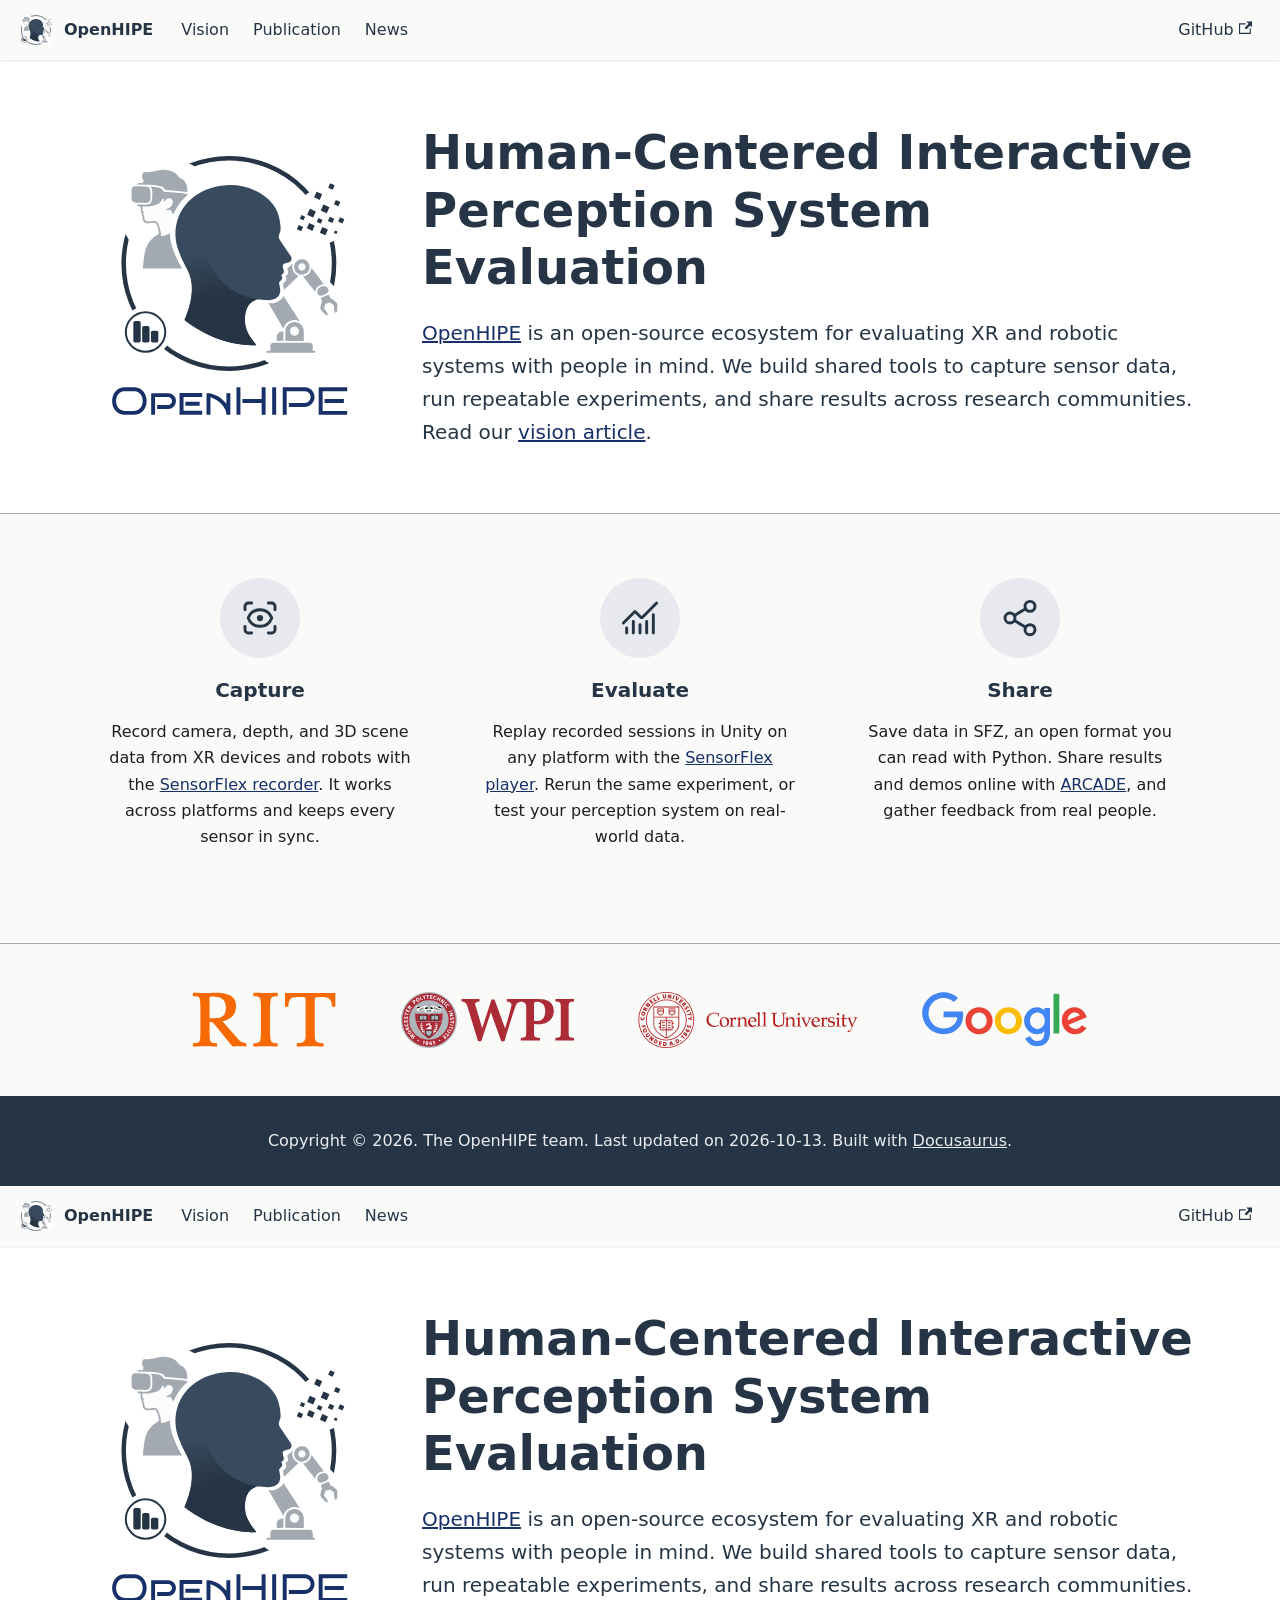
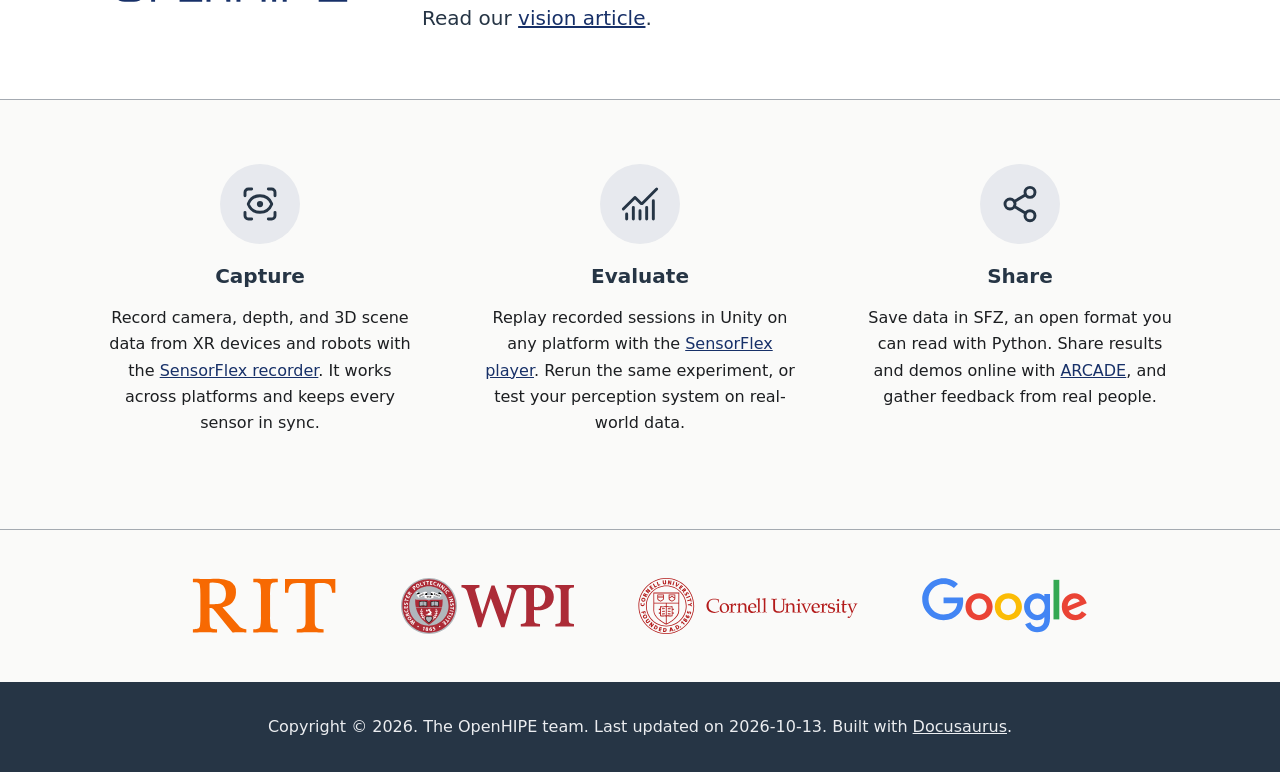
==== index.html @ 1dccac00 "Deploy website - based on 1ae9bcd990d9972a492447744b6ed4a80f2eb8eb" ====
<!doctype html><html lang=en dir=ltr class="plugin-pages plugin-id-default" data-has-hydrated=false><head><meta charset=UTF-8><meta name=generator content="Docusaurus v3.10.2"><title data-rh=true>Home | OpenHIPE</title><meta data-rh=true name=viewport content="width=device-width, initial-scale=1.0"/><meta data-rh=true name=twitter:card content=summary_large_image /><meta data-rh=true property=og:image content=https://openhipe.github.io/img/docusaurus-social-card.jpg /><meta data-rh=true name=twitter:image content=https://openhipe.github.io/img/docusaurus-social-card.jpg /><meta data-rh=true property=og:url content=https://openhipe.github.io/ /><meta data-rh=true property=og:locale content=en /><meta data-rh=true name=docusaurus_locale content=en /><meta data-rh=true name=docusaurus_tag content=default /><meta data-rh=true name=docsearch:language content=en /><meta data-rh=true name=docsearch:docusaurus_tag content=default /><meta data-rh=true property=og:title content="Home | OpenHIPE"/><meta data-rh=true name=description content="Human-Centered Interactive Perception System Evaluation"/><meta data-rh=true property=og:description content="Human-Centered Interactive Perception System Evaluation"/><link data-rh=true rel=canonical href=https://openhipe.github.io/ /><link data-rh=true rel=alternate href=https://openhipe.github.io/ hreflang=en /><link data-rh=true rel=alternate href=https://openhipe.github.io/ hreflang=x-default /><script data-rh=true>document.addEventListener("DOMContentLoaded",function(){void 0===window.docusaurus&&insertBanner()});function insertBanner(){var n=document.createElement("div");n.id="__docusaurus-base-url-issue-banner-container",n.innerHTML='\n<div id="__docusaurus-base-url-issue-banner" style="border: thick solid red; background-color: rgb(255, 230, 179); margin: 20px; padding: 20px; font-size: 20px;">\n   <p style="font-weight: bold; font-size: 30px;">Your Docusaurus site did not load properly.</p>\n   <p>A very common reason is a wrong site <a href="https://docusaurus.io/docs/docusaurus.config.js/#baseUrl" style="font-weight: bold;">baseUrl configuration</a>.</p>\n   <p>Current configured baseUrl = <span style="font-weight: bold; color: red;">/</span>  (default value)</p>\n   <p>We suggest trying baseUrl = <span id="__docusaurus-base-url-issue-banner-suggestion-container" style="font-weight: bold; color: green;"></span></p>\n</div>\n',document.body.prepend(n);var e=document.getElementById("__docusaurus-base-url-issue-banner-suggestion-container"),s=window.location.pathname;e.textContent="/"===s.substr(-1)?s:s+"/"}</script><link rel=icon href=/img/favicon.ico sizes=32x32><link rel=icon href=/img/icon_wo_text.svg type=image/svg+xml><link rel=apple-touch-icon href=/img/apple-touch-icon.png><link rel=stylesheet href=/assets/css/styles.b4f027ad.css /><script src=/assets/js/runtime~main.be971818.js defer></script><script src=/assets/js/main.1f45a3b9.js defer></script></head><body><svg style="display: none;"><defs>
<symbol id=theme-svg-external-link viewBox="0 0 24 24"><path fill=currentColor d="M21 13v10h-21v-19h12v2h-10v15h17v-8h2zm3-12h-10.988l4.035 4-6.977 7.07 2.828 2.828 6.977-7.07 4.125 4.172v-11z"/></symbol>
</defs></svg>
<script>!function(){var t;document.documentElement.setAttribute("data-theme",t||"light"),document.documentElement.setAttribute("data-theme-choice",t||"light")}(),function(){try{for(var[t,e]of new URLSearchParams(window.location.search).entries())if(t.startsWith("docusaurus-data-")){var a=t.replace("docusaurus-data-","data-");document.documentElement.setAttribute(a,e)}}catch(t){}}()</script><div id=__docusaurus><link rel=preload as=image href=/img/icon_wo_text.svg /><link rel=preload as=image href=/img/icon_w_text.svg /><link rel=preload as=image href=/img/collaborators/rit.svg /><link rel=preload as=image href=/img/collaborators/wpi.svg /><link rel=preload as=image href=/img/collaborators/cornell.svg /><link rel=preload as=image href=/img/collaborators/google.svg /><div role=region aria-label="Skip to main content"><a class=skipToContent_fXgn href=#__docusaurus_skipToContent_fallback>Skip to main content</a></div><nav aria-label=Main class="theme-layout-navbar navbar navbar--fixed-top"><div class=navbar__inner><div class="theme-layout-navbar-left navbar__items"><button aria-label="Toggle navigation bar" aria-expanded=false class="navbar__toggle clean-btn" type=button><svg width=30 height=30 viewBox="0 0 30 30" aria-hidden=true><path stroke=currentColor stroke-linecap=round stroke-miterlimit=10 stroke-width=2 d="M4 7h22M4 15h22M4 23h22"/></svg></button><a class=navbar__brand href=/><div class=navbar__logo><img src=/img/icon_wo_text.svg alt="OpenHIPE Logo" class="themedComponent_mlkZ themedComponent--light_NVdE"/><img src=/img/icon_wo_text.svg alt="OpenHIPE Logo" class="themedComponent_mlkZ themedComponent--dark_xIcU"/></div><b class="navbar__title text--truncate">OpenHIPE</b></a><a class="navbar__item navbar__link" href=/vision>Vision</a><a class="navbar__item navbar__link" href=/publication>Publication</a><a class="navbar__item navbar__link" href=/news>News</a></div><div class="theme-layout-navbar-right navbar__items navbar__items--right"><a href=https://github.com/OpenHIPE target=_blank rel="noopener noreferrer" class="navbar__item navbar__link">GitHub<svg width=13.5 height=13.5 aria-label="(opens in new tab)" class=iconExternalLink_nPIU><use href=#theme-svg-external-link /></svg></a><div class=navbarSearchContainer_Bca1></div></div></div><div role=presentation class=navbar-sidebar__backdrop></div></nav><div id=__docusaurus_skipToContent_fallback class="theme-layout-main main-wrapper mainWrapper_z2l0"><header class="hero heroBanner_qdFl"><div class="container heroInner_V4lS"><img class=heroLogo_U6bI alt="OpenHIPE logo" src=/img/icon_w_text.svg /><div><h1 class=heroTitle_qg2I>Human-Centered Interactive Perception System Evaluation</h1><p class=heroText_ryRM><a href=https://github.com/OpenHIPE target=_blank rel="noopener noreferrer">OpenHIPE</a> is an open-source ecosystem for evaluating XR and robotic systems with people in mind. We build shared tools to capture sensor data, run repeatable experiments, and share results across research communities. Read our <a href=/vision>vision article</a>.</div></div></header><main><section class=features_t9lD><div class=container><div class=row><div class="col col--4 feature_CLW0"><div class=iconBadge_keDb><svg xmlns=http://www.w3.org/2000/svg width=24 height=24 fill=none stroke=currentColor stroke-linecap=round stroke-linejoin=round stroke-width=2 class=icon_cRwW viewBox="0 0 24 24" aria-hidden=true><path d="M3 7V5a2 2 0 0 1 2-2h2M17 3h2a2 2 0 0 1 2 2v2M21 17v2a2 2 0 0 1-2 2h-2M7 21H5a2 2 0 0 1-2-2v-2"/><circle cx=12 cy=12 r=1 /><path d="M18.944 12.33a1 1 0 0 0 0-.66 7.5 7.5 0 0 0-13.888 0 1 1 0 0 0 0 .66 7.5 7.5 0 0 0 13.888 0"/></svg></div><div class="text--center padding-horiz--md"><h3>Capture</h3><p>Record camera, depth, and 3D scene data from XR devices and robots with the<!-- --> <a href=https://github.com/OpenHIPE/sensorflex-recorder-unity target=_blank rel="noopener noreferrer">SensorFlex recorder</a>. It works across platforms and keeps every sensor in sync.</div></div><div class="col col--4 feature_CLW0"><div class=iconBadge_keDb><svg xmlns=http://www.w3.org/2000/svg width=24 height=24 fill=none stroke=currentColor stroke-linecap=round stroke-linejoin=round stroke-width=2 class=icon_cRwW viewBox="0 0 24 24" aria-hidden=true><path d="M12 16v5M16 14v7M20 10v11M22 3l-8.646 8.646a.5.5 0 0 1-.708 0L9.354 8.354a.5.5 0 0 0-.707 0L2 15M4 18v3M8 14v7"/></svg></div><div class="text--center padding-horiz--md"><h3>Evaluate</h3><p>Replay recorded sessions in Unity on any platform with the<!-- --> <a href=https://github.com/OpenHIPE/sensorflex-player-unity target=_blank rel="noopener noreferrer">SensorFlex player</a>. Rerun the same experiment, or test your perception system on real-world data.</div></div><div class="col col--4 feature_CLW0"><div class=iconBadge_keDb><svg xmlns=http://www.w3.org/2000/svg width=24 height=24 fill=none stroke=currentColor stroke-linecap=round stroke-linejoin=round stroke-width=2 class=icon_cRwW viewBox="0 0 24 24" aria-hidden=true><circle cx=18 cy=5 r=3 /><circle cx=6 cy=12 r=3 /><circle cx=18 cy=19 r=3 /><path d="m8.59 13.51 6.83 3.98M15.41 6.51l-6.82 3.98"/></svg></div><div class="text--center padding-horiz--md"><h3>Share</h3><p>Save data in SFZ, an open format you can read with Python. Share results and demos online with<!-- --> <a href=https://github.com/cake-lab/ARCADE target=_blank rel="noopener noreferrer">ARCADE</a>, and gather feedback from real people.</div></div></div></div></section><section class=collaborators_FlxK><div class=container><div class=logos_VRAT><a href=https://www.rit.edu target=_blank rel="noopener noreferrer" class=logoLink_KOqa title="Rochester Institute of Technology"><img class=logo_tqoC src=/img/collaborators/rit.svg alt="Rochester Institute of Technology"/></a><a href=https://www.wpi.edu target=_blank rel="noopener noreferrer" class=logoLink_KOqa title="Worcester Polytechnic Institute"><img class=logo_tqoC src=/img/collaborators/wpi.svg alt="Worcester Polytechnic Institute"/></a><a href=https://www.cornell.edu target=_blank rel="noopener noreferrer" class=logoLink_KOqa title="Cornell University"><img class=logo_tqoC src=/img/collaborators/cornell.svg alt="Cornell University"/></a><a href=https://research.google target=_blank rel="noopener noreferrer" class=logoLink_KOqa title=Google><img class=logo_tqoC src=/img/collaborators/google.svg alt=Google /></a></div></div></section></main></div><footer class="theme-layout-footer footer footer--dark"><div class="container container-fluid"><div class="footer__bottom text--center"><div class=footer__copyright>Copyright © 2026. The OpenHIPE team. Last updated on 2026-10-13. Built with <a href=https://docusaurus.io target=_blank rel="noopener noreferrer">Docusaurus</a>.</div></div></div></footer></div></body>
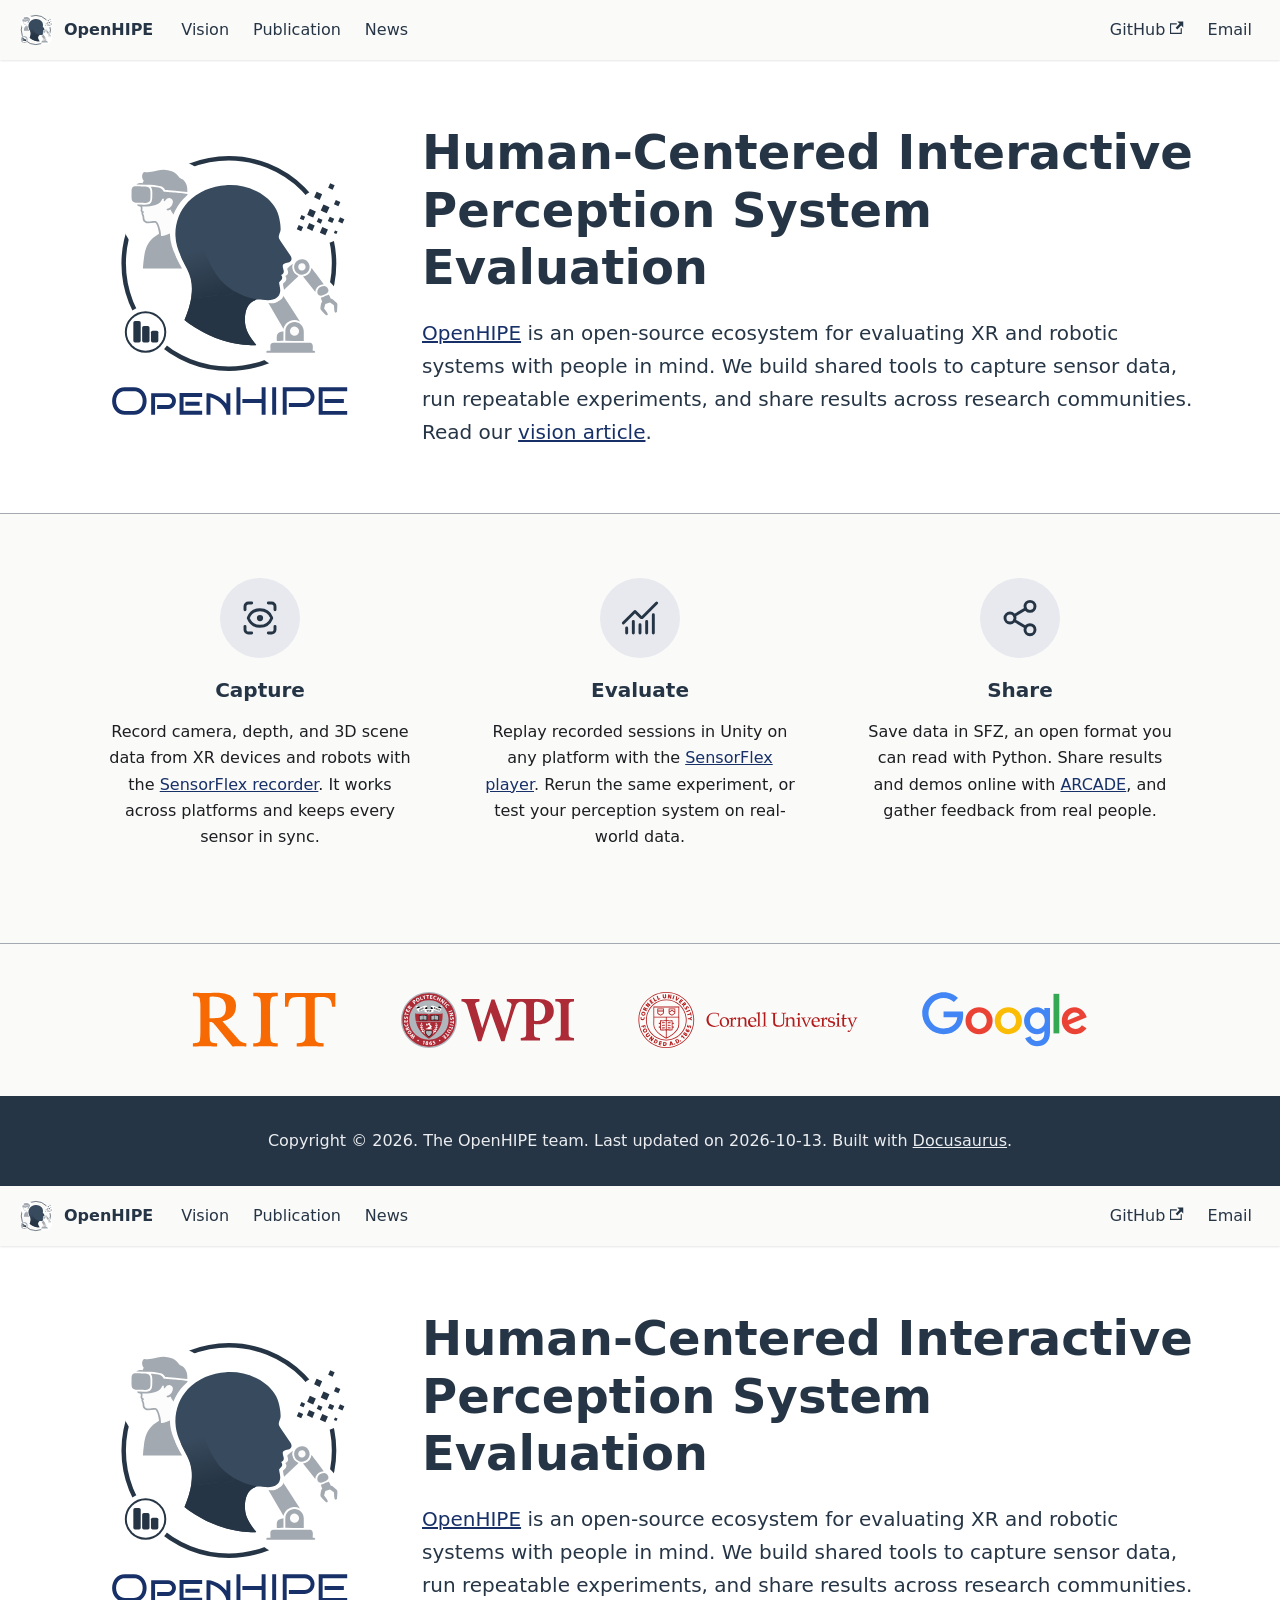
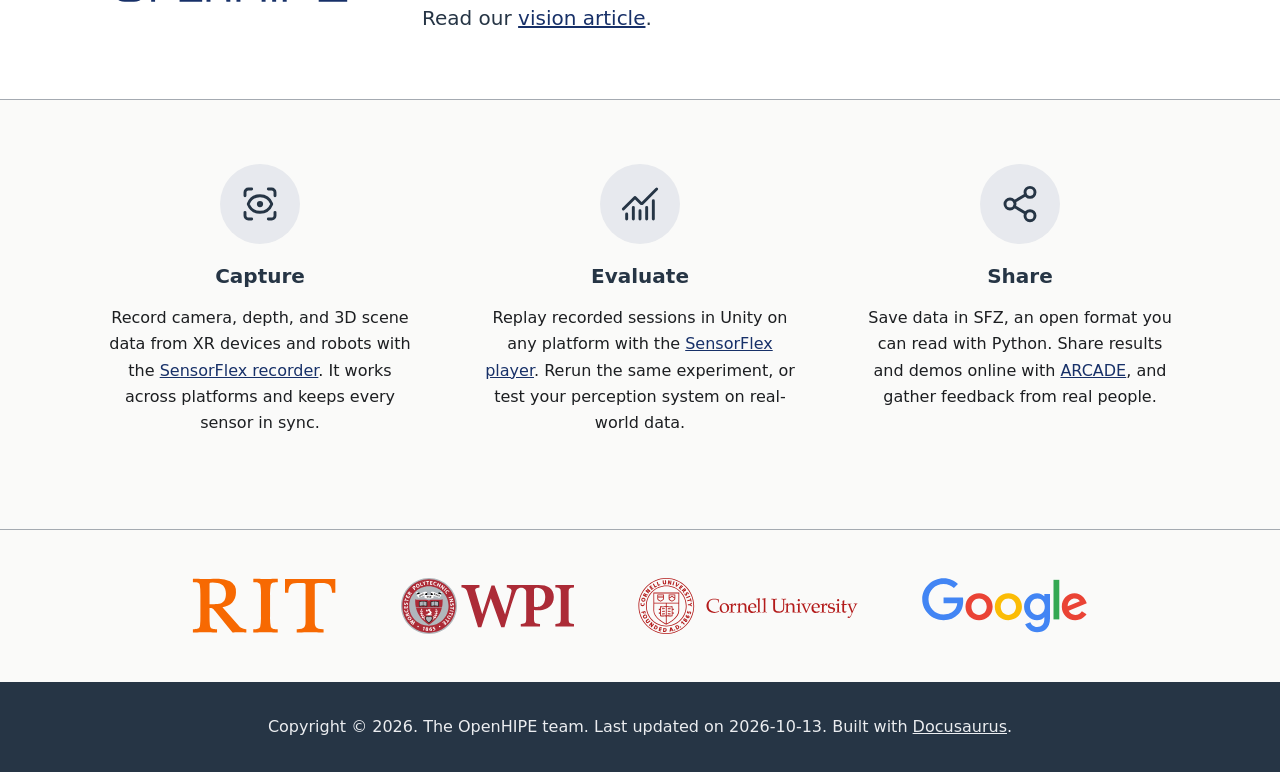
==== commit 1bb35ee4: "Deploy website - based on 8a51119392c4210321ea4e775373a0e46d3de3c2" ====
--- a/index.html
+++ b/index.html
@@ -1,4 +1,4 @@
-<!doctype html><html lang=en dir=ltr class="plugin-pages plugin-id-default" data-has-hydrated=false><head><meta charset=UTF-8><meta name=generator content="Docusaurus v3.10.2"><title data-rh=true>Home | OpenHIPE</title><meta data-rh=true name=viewport content="width=device-width, initial-scale=1.0"/><meta data-rh=true name=twitter:card content=summary_large_image /><meta data-rh=true property=og:image content=https://openhipe.github.io/img/docusaurus-social-card.jpg /><meta data-rh=true name=twitter:image content=https://openhipe.github.io/img/docusaurus-social-card.jpg /><meta data-rh=true property=og:url content=https://openhipe.github.io/ /><meta data-rh=true property=og:locale content=en /><meta data-rh=true name=docusaurus_locale content=en /><meta data-rh=true name=docusaurus_tag content=default /><meta data-rh=true name=docsearch:language content=en /><meta data-rh=true name=docsearch:docusaurus_tag content=default /><meta data-rh=true property=og:title content="Home | OpenHIPE"/><meta data-rh=true name=description content="Human-Centered Interactive Perception System Evaluation"/><meta data-rh=true property=og:description content="Human-Centered Interactive Perception System Evaluation"/><link data-rh=true rel=canonical href=https://openhipe.github.io/ /><link data-rh=true rel=alternate href=https://openhipe.github.io/ hreflang=en /><link data-rh=true rel=alternate href=https://openhipe.github.io/ hreflang=x-default /><script data-rh=true>document.addEventListener("DOMContentLoaded",function(){void 0===window.docusaurus&&insertBanner()});function insertBanner(){var n=document.createElement("div");n.id="__docusaurus-base-url-issue-banner-container",n.innerHTML='\n<div id="__docusaurus-base-url-issue-banner" style="border: thick solid red; background-color: rgb(255, 230, 179); margin: 20px; padding: 20px; font-size: 20px;">\n   <p style="font-weight: bold; font-size: 30px;">Your Docusaurus site did not load properly.</p>\n   <p>A very common reason is a wrong site <a href="https://docusaurus.io/docs/docusaurus.config.js/#baseUrl" style="font-weight: bold;">baseUrl configuration</a>.</p>\n   <p>Current configured baseUrl = <span style="font-weight: bold; color: red;">/</span>  (default value)</p>\n   <p>We suggest trying baseUrl = <span id="__docusaurus-base-url-issue-banner-suggestion-container" style="font-weight: bold; color: green;"></span></p>\n</div>\n',document.body.prepend(n);var e=document.getElementById("__docusaurus-base-url-issue-banner-suggestion-container"),s=window.location.pathname;e.textContent="/"===s.substr(-1)?s:s+"/"}</script><link rel=icon href=/img/favicon.ico sizes=32x32><link rel=icon href=/img/icon_wo_text.svg type=image/svg+xml><link rel=apple-touch-icon href=/img/apple-touch-icon.png><link rel=stylesheet href=/assets/css/styles.b4f027ad.css /><script src=/assets/js/runtime~main.be971818.js defer></script><script src=/assets/js/main.1f45a3b9.js defer></script></head><body><svg style="display: none;"><defs>
+<!doctype html><html lang=en dir=ltr class="plugin-pages plugin-id-default" data-has-hydrated=false><head><meta charset=UTF-8><meta name=generator content="Docusaurus v3.10.2"><title data-rh=true>Home | OpenHIPE</title><meta data-rh=true name=viewport content="width=device-width, initial-scale=1.0"/><meta data-rh=true name=twitter:card content=summary_large_image /><meta data-rh=true property=og:image content=https://openhipe.github.io/img/social-card.png /><meta data-rh=true name=twitter:image content=https://openhipe.github.io/img/social-card.png /><meta data-rh=true property=og:url content=https://openhipe.github.io/ /><meta data-rh=true property=og:locale content=en /><meta data-rh=true name=docusaurus_locale content=en /><meta data-rh=true name=docusaurus_tag content=default /><meta data-rh=true name=docsearch:language content=en /><meta data-rh=true name=docsearch:docusaurus_tag content=default /><meta data-rh=true property=og:title content="Home | OpenHIPE"/><meta data-rh=true name=description content="Human-Centered Interactive Perception System Evaluation"/><meta data-rh=true property=og:description content="Human-Centered Interactive Perception System Evaluation"/><link data-rh=true rel=canonical href=https://openhipe.github.io/ /><link data-rh=true rel=alternate href=https://openhipe.github.io/ hreflang=en /><link data-rh=true rel=alternate href=https://openhipe.github.io/ hreflang=x-default /><script data-rh=true>document.addEventListener("DOMContentLoaded",function(){void 0===window.docusaurus&&insertBanner()});function insertBanner(){var n=document.createElement("div");n.id="__docusaurus-base-url-issue-banner-container",n.innerHTML='\n<div id="__docusaurus-base-url-issue-banner" style="border: thick solid red; background-color: rgb(255, 230, 179); margin: 20px; padding: 20px; font-size: 20px;">\n   <p style="font-weight: bold; font-size: 30px;">Your Docusaurus site did not load properly.</p>\n   <p>A very common reason is a wrong site <a href="https://docusaurus.io/docs/docusaurus.config.js/#baseUrl" style="font-weight: bold;">baseUrl configuration</a>.</p>\n   <p>Current configured baseUrl = <span style="font-weight: bold; color: red;">/</span>  (default value)</p>\n   <p>We suggest trying baseUrl = <span id="__docusaurus-base-url-issue-banner-suggestion-container" style="font-weight: bold; color: green;"></span></p>\n</div>\n',document.body.prepend(n);var e=document.getElementById("__docusaurus-base-url-issue-banner-suggestion-container"),s=window.location.pathname;e.textContent="/"===s.substr(-1)?s:s+"/"}</script><link rel=icon href=/img/favicon.ico sizes=32x32><link rel=icon href=/img/icon_wo_text.svg type=image/svg+xml><link rel=apple-touch-icon href=/img/apple-touch-icon.png><link rel=stylesheet href=/assets/css/styles.b4f027ad.css /><script src=/assets/js/runtime~main.b6c269e0.js defer></script><script src=/assets/js/main.6a14738a.js defer></script></head><body><svg style="display: none;"><defs>
 <symbol id=theme-svg-external-link viewBox="0 0 24 24"><path fill=currentColor d="M21 13v10h-21v-19h12v2h-10v15h17v-8h2zm3-12h-10.988l4.035 4-6.977 7.07 2.828 2.828 6.977-7.07 4.125 4.172v-11z"/></symbol>
 </defs></svg>
-<script>!function(){var t;document.documentElement.setAttribute("data-theme",t||"light"),document.documentElement.setAttribute("data-theme-choice",t||"light")}(),function(){try{for(var[t,e]of new URLSearchParams(window.location.search).entries())if(t.startsWith("docusaurus-data-")){var a=t.replace("docusaurus-data-","data-");document.documentElement.setAttribute(a,e)}}catch(t){}}()</script><div id=__docusaurus><link rel=preload as=image href=/img/icon_wo_text.svg /><link rel=preload as=image href=/img/icon_w_text.svg /><link rel=preload as=image href=/img/collaborators/rit.svg /><link rel=preload as=image href=/img/collaborators/wpi.svg /><link rel=preload as=image href=/img/collaborators/cornell.svg /><link rel=preload as=image href=/img/collaborators/google.svg /><div role=region aria-label="Skip to main content"><a class=skipToContent_fXgn href=#__docusaurus_skipToContent_fallback>Skip to main content</a></div><nav aria-label=Main class="theme-layout-navbar navbar navbar--fixed-top"><div class=navbar__inner><div class="theme-layout-navbar-left navbar__items"><button aria-label="Toggle navigation bar" aria-expanded=false class="navbar__toggle clean-btn" type=button><svg width=30 height=30 viewBox="0 0 30 30" aria-hidden=true><path stroke=currentColor stroke-linecap=round stroke-miterlimit=10 stroke-width=2 d="M4 7h22M4 15h22M4 23h22"/></svg></button><a class=navbar__brand href=/><div class=navbar__logo><img src=/img/icon_wo_text.svg alt="OpenHIPE Logo" class="themedComponent_mlkZ themedComponent--light_NVdE"/><img src=/img/icon_wo_text.svg alt="OpenHIPE Logo" class="themedComponent_mlkZ themedComponent--dark_xIcU"/></div><b class="navbar__title text--truncate">OpenHIPE</b></a><a class="navbar__item navbar__link" href=/vision>Vision</a><a class="navbar__item navbar__link" href=/publication>Publication</a><a class="navbar__item navbar__link" href=/news>News</a></div><div class="theme-layout-navbar-right navbar__items navbar__items--right"><a href=https://github.com/OpenHIPE target=_blank rel="noopener noreferrer" class="navbar__item navbar__link">GitHub<svg width=13.5 height=13.5 aria-label="(opens in new tab)" class=iconExternalLink_nPIU><use href=#theme-svg-external-link /></svg></a><div class=navbarSearchContainer_Bca1></div></div></div><div role=presentation class=navbar-sidebar__backdrop></div></nav><div id=__docusaurus_skipToContent_fallback class="theme-layout-main main-wrapper mainWrapper_z2l0"><header class="hero heroBanner_qdFl"><div class="container heroInner_V4lS"><img class=heroLogo_U6bI alt="OpenHIPE logo" src=/img/icon_w_text.svg /><div><h1 class=heroTitle_qg2I>Human-Centered Interactive Perception System Evaluation</h1><p class=heroText_ryRM><a href=https://github.com/OpenHIPE target=_blank rel="noopener noreferrer">OpenHIPE</a> is an open-source ecosystem for evaluating XR and robotic systems with people in mind. We build shared tools to capture sensor data, run repeatable experiments, and share results across research communities. Read our <a href=/vision>vision article</a>.</div></div></header><main><section class=features_t9lD><div class=container><div class=row><div class="col col--4 feature_CLW0"><div class=iconBadge_keDb><svg xmlns=http://www.w3.org/2000/svg width=24 height=24 fill=none stroke=currentColor stroke-linecap=round stroke-linejoin=round stroke-width=2 class=icon_cRwW viewBox="0 0 24 24" aria-hidden=true><path d="M3 7V5a2 2 0 0 1 2-2h2M17 3h2a2 2 0 0 1 2 2v2M21 17v2a2 2 0 0 1-2 2h-2M7 21H5a2 2 0 0 1-2-2v-2"/><circle cx=12 cy=12 r=1 /><path d="M18.944 12.33a1 1 0 0 0 0-.66 7.5 7.5 0 0 0-13.888 0 1 1 0 0 0 0 .66 7.5 7.5 0 0 0 13.888 0"/></svg></div><div class="text--center padding-horiz--md"><h3>Capture</h3><p>Record camera, depth, and 3D scene data from XR devices and robots with the<!-- --> <a href=https://github.com/OpenHIPE/sensorflex-recorder-unity target=_blank rel="noopener noreferrer">SensorFlex recorder</a>. It works across platforms and keeps every sensor in sync.</div></div><div class="col col--4 feature_CLW0"><div class=iconBadge_keDb><svg xmlns=http://www.w3.org/2000/svg width=24 height=24 fill=none stroke=currentColor stroke-linecap=round stroke-linejoin=round stroke-width=2 class=icon_cRwW viewBox="0 0 24 24" aria-hidden=true><path d="M12 16v5M16 14v7M20 10v11M22 3l-8.646 8.646a.5.5 0 0 1-.708 0L9.354 8.354a.5.5 0 0 0-.707 0L2 15M4 18v3M8 14v7"/></svg></div><div class="text--center padding-horiz--md"><h3>Evaluate</h3><p>Replay recorded sessions in Unity on any platform with the<!-- --> <a href=https://github.com/OpenHIPE/sensorflex-player-unity target=_blank rel="noopener noreferrer">SensorFlex player</a>. Rerun the same experiment, or test your perception system on real-world data.</div></div><div class="col col--4 feature_CLW0"><div class=iconBadge_keDb><svg xmlns=http://www.w3.org/2000/svg width=24 height=24 fill=none stroke=currentColor stroke-linecap=round stroke-linejoin=round stroke-width=2 class=icon_cRwW viewBox="0 0 24 24" aria-hidden=true><circle cx=18 cy=5 r=3 /><circle cx=6 cy=12 r=3 /><circle cx=18 cy=19 r=3 /><path d="m8.59 13.51 6.83 3.98M15.41 6.51l-6.82 3.98"/></svg></div><div class="text--center padding-horiz--md"><h3>Share</h3><p>Save data in SFZ, an open format you can read with Python. Share results and demos online with<!-- --> <a href=https://github.com/cake-lab/ARCADE target=_blank rel="noopener noreferrer">ARCADE</a>, and gather feedback from real people.</div></div></div></div></section><section class=collaborators_FlxK><div class=container><div class=logos_VRAT><a href=https://www.rit.edu target=_blank rel="noopener noreferrer" class=logoLink_KOqa title="Rochester Institute of Technology"><img class=logo_tqoC src=/img/collaborators/rit.svg alt="Rochester Institute of Technology"/></a><a href=https://www.wpi.edu target=_blank rel="noopener noreferrer" class=logoLink_KOqa title="Worcester Polytechnic Institute"><img class=logo_tqoC src=/img/collaborators/wpi.svg alt="Worcester Polytechnic Institute"/></a><a href=https://www.cornell.edu target=_blank rel="noopener noreferrer" class=logoLink_KOqa title="Cornell University"><img class=logo_tqoC src=/img/collaborators/cornell.svg alt="Cornell University"/></a><a href=https://research.google target=_blank rel="noopener noreferrer" class=logoLink_KOqa title=Google><img class=logo_tqoC src=/img/collaborators/google.svg alt=Google /></a></div></div></section></main></div><footer class="theme-layout-footer footer footer--dark"><div class="container container-fluid"><div class="footer__bottom text--center"><div class=footer__copyright>Copyright © 2026. The OpenHIPE team. Last updated on 2026-10-13. Built with <a href=https://docusaurus.io target=_blank rel="noopener noreferrer">Docusaurus</a>.</div></div></div></footer></div></body>+<script>!function(){var t;document.documentElement.setAttribute("data-theme",t||"light"),document.documentElement.setAttribute("data-theme-choice",t||"light")}(),function(){try{for(var[t,e]of new URLSearchParams(window.location.search).entries())if(t.startsWith("docusaurus-data-")){var a=t.replace("docusaurus-data-","data-");document.documentElement.setAttribute(a,e)}}catch(t){}}()</script><div id=__docusaurus><link rel=preload as=image href=/img/icon_wo_text.svg /><link rel=preload as=image href=/img/icon_w_text.svg /><link rel=preload as=image href=/img/collaborators/rit.svg /><link rel=preload as=image href=/img/collaborators/wpi.svg /><link rel=preload as=image href=/img/collaborators/cornell.svg /><link rel=preload as=image href=/img/collaborators/google.svg /><div role=region aria-label="Skip to main content"><a class=skipToContent_fXgn href=#__docusaurus_skipToContent_fallback>Skip to main content</a></div><nav aria-label=Main class="theme-layout-navbar navbar navbar--fixed-top"><div class=navbar__inner><div class="theme-layout-navbar-left navbar__items"><button aria-label="Toggle navigation bar" aria-expanded=false class="navbar__toggle clean-btn" type=button><svg width=30 height=30 viewBox="0 0 30 30" aria-hidden=true><path stroke=currentColor stroke-linecap=round stroke-miterlimit=10 stroke-width=2 d="M4 7h22M4 15h22M4 23h22"/></svg></button><a class=navbar__brand href=/><div class=navbar__logo><img src=/img/icon_wo_text.svg alt="OpenHIPE Logo" class="themedComponent_mlkZ themedComponent--light_NVdE"/><img src=/img/icon_wo_text.svg alt="OpenHIPE Logo" class="themedComponent_mlkZ themedComponent--dark_xIcU"/></div><b class="navbar__title text--truncate">OpenHIPE</b></a><a class="navbar__item navbar__link" href=/vision>Vision</a><a class="navbar__item navbar__link" href=/publication>Publication</a><a class="navbar__item navbar__link" href=/news>News</a></div><div class="theme-layout-navbar-right navbar__items navbar__items--right"><a href=https://github.com/OpenHIPE target=_blank rel="noopener noreferrer" class="navbar__item navbar__link">GitHub<svg width=13.5 height=13.5 aria-label="(opens in new tab)" class=iconExternalLink_nPIU><use href=#theme-svg-external-link /></svg></a><div class=navbar__item><a class=navbar__link href=mailto:openhipe@googlegroups.com>Email</a></div><div class=navbarSearchContainer_Bca1></div></div></div><div role=presentation class=navbar-sidebar__backdrop></div></nav><div id=__docusaurus_skipToContent_fallback class="theme-layout-main main-wrapper mainWrapper_z2l0"><header class="hero heroBanner_qdFl"><div class="container heroInner_V4lS"><img class=heroLogo_U6bI alt="OpenHIPE logo" src=/img/icon_w_text.svg /><div><h1 class=heroTitle_qg2I>Human-Centered Interactive Perception System Evaluation</h1><p class=heroText_ryRM><a href=https://github.com/OpenHIPE target=_blank rel="noopener noreferrer">OpenHIPE</a> is an open-source ecosystem for evaluating XR and robotic systems with people in mind. We build shared tools to capture sensor data, run repeatable experiments, and share results across research communities. Read our <a href=/vision>vision article</a>.</div></div></header><main><section class=features_t9lD><div class=container><div class=row><div class="col col--4 feature_CLW0"><div class=iconBadge_keDb><svg xmlns=http://www.w3.org/2000/svg width=24 height=24 fill=none stroke=currentColor stroke-linecap=round stroke-linejoin=round stroke-width=2 class=icon_cRwW viewBox="0 0 24 24" aria-hidden=true><path d="M3 7V5a2 2 0 0 1 2-2h2M17 3h2a2 2 0 0 1 2 2v2M21 17v2a2 2 0 0 1-2 2h-2M7 21H5a2 2 0 0 1-2-2v-2"/><circle cx=12 cy=12 r=1 /><path d="M18.944 12.33a1 1 0 0 0 0-.66 7.5 7.5 0 0 0-13.888 0 1 1 0 0 0 0 .66 7.5 7.5 0 0 0 13.888 0"/></svg></div><div class="text--center padding-horiz--md"><h3>Capture</h3><p>Record camera, depth, and 3D scene data from XR devices and robots with the<!-- --> <a href=https://github.com/OpenHIPE/sensorflex-recorder-unity target=_blank rel="noopener noreferrer">SensorFlex recorder</a>. It works across platforms and keeps every sensor in sync.</div></div><div class="col col--4 feature_CLW0"><div class=iconBadge_keDb><svg xmlns=http://www.w3.org/2000/svg width=24 height=24 fill=none stroke=currentColor stroke-linecap=round stroke-linejoin=round stroke-width=2 class=icon_cRwW viewBox="0 0 24 24" aria-hidden=true><path d="M12 16v5M16 14v7M20 10v11M22 3l-8.646 8.646a.5.5 0 0 1-.708 0L9.354 8.354a.5.5 0 0 0-.707 0L2 15M4 18v3M8 14v7"/></svg></div><div class="text--center padding-horiz--md"><h3>Evaluate</h3><p>Replay recorded sessions in Unity on any platform with the<!-- --> <a href=https://github.com/OpenHIPE/sensorflex-player-unity target=_blank rel="noopener noreferrer">SensorFlex player</a>. Rerun the same experiment, or test your perception system on real-world data.</div></div><div class="col col--4 feature_CLW0"><div class=iconBadge_keDb><svg xmlns=http://www.w3.org/2000/svg width=24 height=24 fill=none stroke=currentColor stroke-linecap=round stroke-linejoin=round stroke-width=2 class=icon_cRwW viewBox="0 0 24 24" aria-hidden=true><circle cx=18 cy=5 r=3 /><circle cx=6 cy=12 r=3 /><circle cx=18 cy=19 r=3 /><path d="m8.59 13.51 6.83 3.98M15.41 6.51l-6.82 3.98"/></svg></div><div class="text--center padding-horiz--md"><h3>Share</h3><p>Save data in SFZ, an open format you can read with Python. Share results and demos online with<!-- --> <a href=https://github.com/cake-lab/ARCADE target=_blank rel="noopener noreferrer">ARCADE</a>, and gather feedback from real people.</div></div></div></div></section><section class=collaborators_FlxK><div class=container><div class=logos_VRAT><a href=https://www.rit.edu target=_blank rel="noopener noreferrer" class=logoLink_KOqa title="Rochester Institute of Technology"><img class=logo_tqoC src=/img/collaborators/rit.svg alt="Rochester Institute of Technology"/></a><a href=https://www.wpi.edu target=_blank rel="noopener noreferrer" class=logoLink_KOqa title="Worcester Polytechnic Institute"><img class=logo_tqoC src=/img/collaborators/wpi.svg alt="Worcester Polytechnic Institute"/></a><a href=https://www.cornell.edu target=_blank rel="noopener noreferrer" class=logoLink_KOqa title="Cornell University"><img class=logo_tqoC src=/img/collaborators/cornell.svg alt="Cornell University"/></a><a href=https://research.google target=_blank rel="noopener noreferrer" class=logoLink_KOqa title=Google><img class=logo_tqoC src=/img/collaborators/google.svg alt=Google /></a></div></div></section></main></div><footer class="theme-layout-footer footer footer--dark"><div class="container container-fluid"><div class="footer__bottom text--center"><div class=footer__copyright>Copyright © 2026. The OpenHIPE team. Last updated on 2026-10-13. Built with <a href=https://docusaurus.io target=_blank rel="noopener noreferrer">Docusaurus</a>.</div></div></div></footer></div></body>
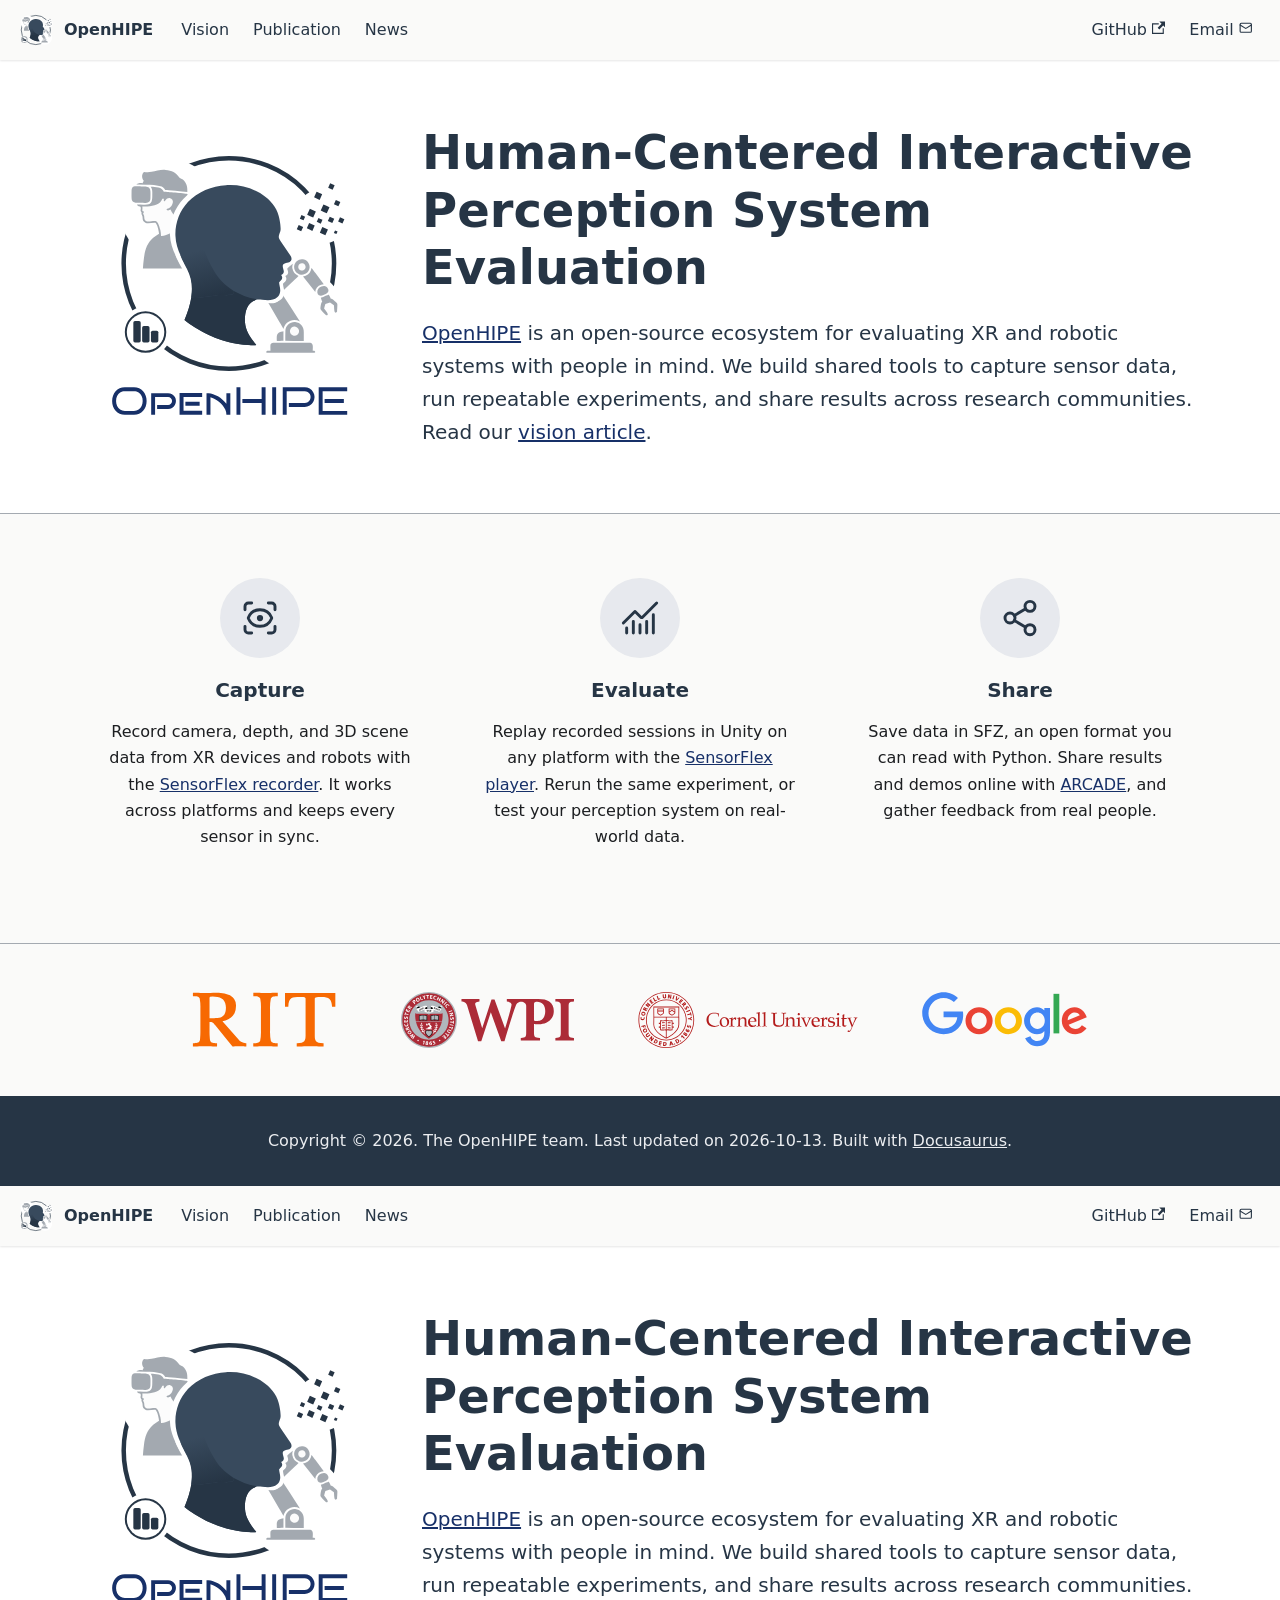
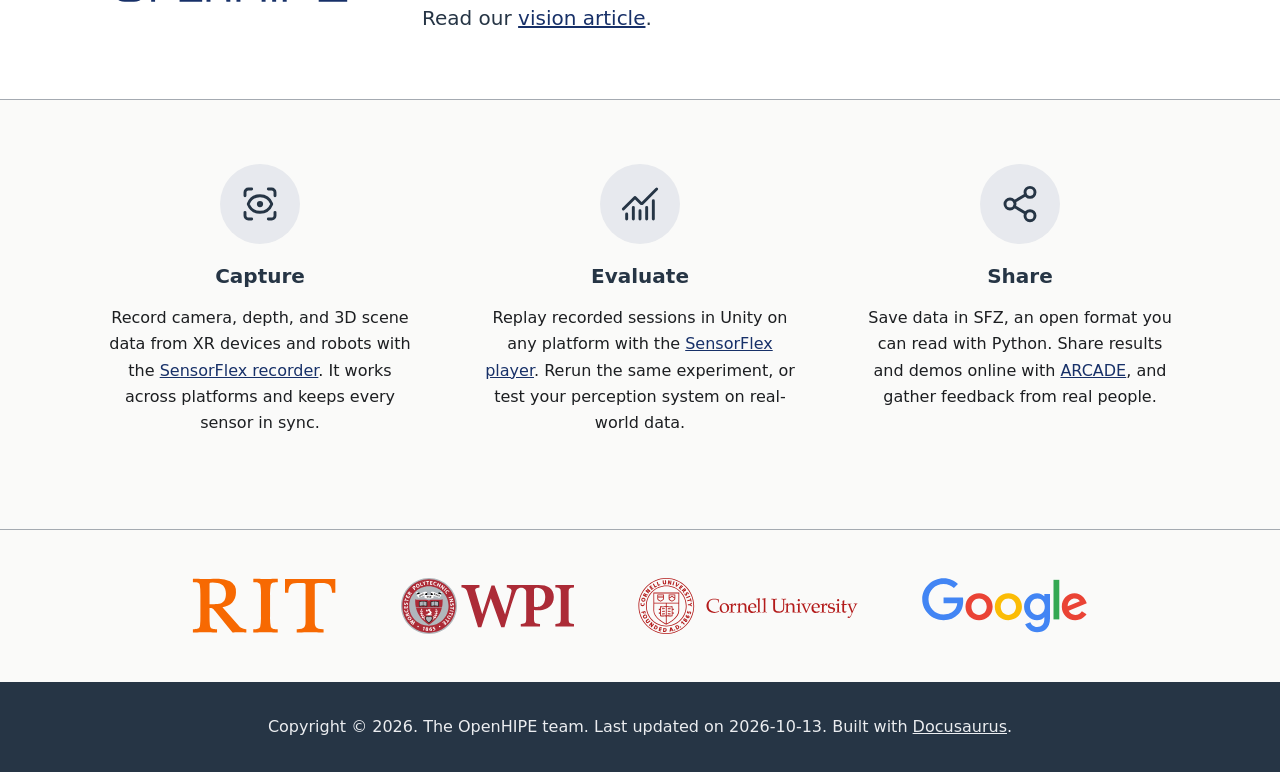
==== commit f1996203: "Deploy website - based on a8eaa351ace096510271119681998533a91a45c6" ====
--- a/index.html
+++ b/index.html
@@ -1,4 +1,4 @@
-<!doctype html><html lang=en dir=ltr class="plugin-pages plugin-id-default" data-has-hydrated=false><head><meta charset=UTF-8><meta name=generator content="Docusaurus v3.10.2"><title data-rh=true>Home | OpenHIPE</title><meta data-rh=true name=viewport content="width=device-width, initial-scale=1.0"/><meta data-rh=true name=twitter:card content=summary_large_image /><meta data-rh=true property=og:image content=https://openhipe.github.io/img/social-card.png /><meta data-rh=true name=twitter:image content=https://openhipe.github.io/img/social-card.png /><meta data-rh=true property=og:url content=https://openhipe.github.io/ /><meta data-rh=true property=og:locale content=en /><meta data-rh=true name=docusaurus_locale content=en /><meta data-rh=true name=docusaurus_tag content=default /><meta data-rh=true name=docsearch:language content=en /><meta data-rh=true name=docsearch:docusaurus_tag content=default /><meta data-rh=true property=og:title content="Home | OpenHIPE"/><meta data-rh=true name=description content="Human-Centered Interactive Perception System Evaluation"/><meta data-rh=true property=og:description content="Human-Centered Interactive Perception System Evaluation"/><link data-rh=true rel=canonical href=https://openhipe.github.io/ /><link data-rh=true rel=alternate href=https://openhipe.github.io/ hreflang=en /><link data-rh=true rel=alternate href=https://openhipe.github.io/ hreflang=x-default /><script data-rh=true>document.addEventListener("DOMContentLoaded",function(){void 0===window.docusaurus&&insertBanner()});function insertBanner(){var n=document.createElement("div");n.id="__docusaurus-base-url-issue-banner-container",n.innerHTML='\n<div id="__docusaurus-base-url-issue-banner" style="border: thick solid red; background-color: rgb(255, 230, 179); margin: 20px; padding: 20px; font-size: 20px;">\n   <p style="font-weight: bold; font-size: 30px;">Your Docusaurus site did not load properly.</p>\n   <p>A very common reason is a wrong site <a href="https://docusaurus.io/docs/docusaurus.config.js/#baseUrl" style="font-weight: bold;">baseUrl configuration</a>.</p>\n   <p>Current configured baseUrl = <span style="font-weight: bold; color: red;">/</span>  (default value)</p>\n   <p>We suggest trying baseUrl = <span id="__docusaurus-base-url-issue-banner-suggestion-container" style="font-weight: bold; color: green;"></span></p>\n</div>\n',document.body.prepend(n);var e=document.getElementById("__docusaurus-base-url-issue-banner-suggestion-container"),s=window.location.pathname;e.textContent="/"===s.substr(-1)?s:s+"/"}</script><link rel=icon href=/img/favicon.ico sizes=32x32><link rel=icon href=/img/icon_wo_text.svg type=image/svg+xml><link rel=apple-touch-icon href=/img/apple-touch-icon.png><link rel=stylesheet href=/assets/css/styles.b4f027ad.css /><script src=/assets/js/runtime~main.b6c269e0.js defer></script><script src=/assets/js/main.6a14738a.js defer></script></head><body><svg style="display: none;"><defs>
+<!doctype html><html lang=en dir=ltr class="plugin-pages plugin-id-default" data-has-hydrated=false><head><meta charset=UTF-8><meta name=generator content="Docusaurus v3.10.2"><title data-rh=true>Home | OpenHIPE</title><meta data-rh=true name=viewport content="width=device-width, initial-scale=1.0"/><meta data-rh=true name=twitter:card content=summary_large_image /><meta data-rh=true property=og:image content=https://openhipe.github.io/img/social-card.png /><meta data-rh=true name=twitter:image content=https://openhipe.github.io/img/social-card.png /><meta data-rh=true property=og:url content=https://openhipe.github.io/ /><meta data-rh=true property=og:locale content=en /><meta data-rh=true name=docusaurus_locale content=en /><meta data-rh=true name=docusaurus_tag content=default /><meta data-rh=true name=docsearch:language content=en /><meta data-rh=true name=docsearch:docusaurus_tag content=default /><meta data-rh=true property=og:title content="Home | OpenHIPE"/><meta data-rh=true name=description content="Human-Centered Interactive Perception System Evaluation"/><meta data-rh=true property=og:description content="Human-Centered Interactive Perception System Evaluation"/><link data-rh=true rel=canonical href=https://openhipe.github.io/ /><link data-rh=true rel=alternate href=https://openhipe.github.io/ hreflang=en /><link data-rh=true rel=alternate href=https://openhipe.github.io/ hreflang=x-default /><script data-rh=true>document.addEventListener("DOMContentLoaded",function(){void 0===window.docusaurus&&insertBanner()});function insertBanner(){var n=document.createElement("div");n.id="__docusaurus-base-url-issue-banner-container",n.innerHTML='\n<div id="__docusaurus-base-url-issue-banner" style="border: thick solid red; background-color: rgb(255, 230, 179); margin: 20px; padding: 20px; font-size: 20px;">\n   <p style="font-weight: bold; font-size: 30px;">Your Docusaurus site did not load properly.</p>\n   <p>A very common reason is a wrong site <a href="https://docusaurus.io/docs/docusaurus.config.js/#baseUrl" style="font-weight: bold;">baseUrl configuration</a>.</p>\n   <p>Current configured baseUrl = <span style="font-weight: bold; color: red;">/</span>  (default value)</p>\n   <p>We suggest trying baseUrl = <span id="__docusaurus-base-url-issue-banner-suggestion-container" style="font-weight: bold; color: green;"></span></p>\n</div>\n',document.body.prepend(n);var e=document.getElementById("__docusaurus-base-url-issue-banner-suggestion-container"),s=window.location.pathname;e.textContent="/"===s.substr(-1)?s:s+"/"}</script><link rel=icon href=/img/favicon.ico sizes=32x32><link rel=icon href=/img/icon_wo_text.svg type=image/svg+xml><link rel=apple-touch-icon href=/img/apple-touch-icon.png><link rel=stylesheet href=/assets/css/styles.3fe7eed2.css /><script src=/assets/js/runtime~main.b6c269e0.js defer></script><script src=/assets/js/main.6613dab0.js defer></script></head><body><svg style="display: none;"><defs>
 <symbol id=theme-svg-external-link viewBox="0 0 24 24"><path fill=currentColor d="M21 13v10h-21v-19h12v2h-10v15h17v-8h2zm3-12h-10.988l4.035 4-6.977 7.07 2.828 2.828 6.977-7.07 4.125 4.172v-11z"/></symbol>
 </defs></svg>
-<script>!function(){var t;document.documentElement.setAttribute("data-theme",t||"light"),document.documentElement.setAttribute("data-theme-choice",t||"light")}(),function(){try{for(var[t,e]of new URLSearchParams(window.location.search).entries())if(t.startsWith("docusaurus-data-")){var a=t.replace("docusaurus-data-","data-");document.documentElement.setAttribute(a,e)}}catch(t){}}()</script><div id=__docusaurus><link rel=preload as=image href=/img/icon_wo_text.svg /><link rel=preload as=image href=/img/icon_w_text.svg /><link rel=preload as=image href=/img/collaborators/rit.svg /><link rel=preload as=image href=/img/collaborators/wpi.svg /><link rel=preload as=image href=/img/collaborators/cornell.svg /><link rel=preload as=image href=/img/collaborators/google.svg /><div role=region aria-label="Skip to main content"><a class=skipToContent_fXgn href=#__docusaurus_skipToContent_fallback>Skip to main content</a></div><nav aria-label=Main class="theme-layout-navbar navbar navbar--fixed-top"><div class=navbar__inner><div class="theme-layout-navbar-left navbar__items"><button aria-label="Toggle navigation bar" aria-expanded=false class="navbar__toggle clean-btn" type=button><svg width=30 height=30 viewBox="0 0 30 30" aria-hidden=true><path stroke=currentColor stroke-linecap=round stroke-miterlimit=10 stroke-width=2 d="M4 7h22M4 15h22M4 23h22"/></svg></button><a class=navbar__brand href=/><div class=navbar__logo><img src=/img/icon_wo_text.svg alt="OpenHIPE Logo" class="themedComponent_mlkZ themedComponent--light_NVdE"/><img src=/img/icon_wo_text.svg alt="OpenHIPE Logo" class="themedComponent_mlkZ themedComponent--dark_xIcU"/></div><b class="navbar__title text--truncate">OpenHIPE</b></a><a class="navbar__item navbar__link" href=/vision>Vision</a><a class="navbar__item navbar__link" href=/publication>Publication</a><a class="navbar__item navbar__link" href=/news>News</a></div><div class="theme-layout-navbar-right navbar__items navbar__items--right"><a href=https://github.com/OpenHIPE target=_blank rel="noopener noreferrer" class="navbar__item navbar__link">GitHub<svg width=13.5 height=13.5 aria-label="(opens in new tab)" class=iconExternalLink_nPIU><use href=#theme-svg-external-link /></svg></a><div class=navbar__item><a class=navbar__link href=mailto:openhipe@googlegroups.com>Email</a></div><div class=navbarSearchContainer_Bca1></div></div></div><div role=presentation class=navbar-sidebar__backdrop></div></nav><div id=__docusaurus_skipToContent_fallback class="theme-layout-main main-wrapper mainWrapper_z2l0"><header class="hero heroBanner_qdFl"><div class="container heroInner_V4lS"><img class=heroLogo_U6bI alt="OpenHIPE logo" src=/img/icon_w_text.svg /><div><h1 class=heroTitle_qg2I>Human-Centered Interactive Perception System Evaluation</h1><p class=heroText_ryRM><a href=https://github.com/OpenHIPE target=_blank rel="noopener noreferrer">OpenHIPE</a> is an open-source ecosystem for evaluating XR and robotic systems with people in mind. We build shared tools to capture sensor data, run repeatable experiments, and share results across research communities. Read our <a href=/vision>vision article</a>.</div></div></header><main><section class=features_t9lD><div class=container><div class=row><div class="col col--4 feature_CLW0"><div class=iconBadge_keDb><svg xmlns=http://www.w3.org/2000/svg width=24 height=24 fill=none stroke=currentColor stroke-linecap=round stroke-linejoin=round stroke-width=2 class=icon_cRwW viewBox="0 0 24 24" aria-hidden=true><path d="M3 7V5a2 2 0 0 1 2-2h2M17 3h2a2 2 0 0 1 2 2v2M21 17v2a2 2 0 0 1-2 2h-2M7 21H5a2 2 0 0 1-2-2v-2"/><circle cx=12 cy=12 r=1 /><path d="M18.944 12.33a1 1 0 0 0 0-.66 7.5 7.5 0 0 0-13.888 0 1 1 0 0 0 0 .66 7.5 7.5 0 0 0 13.888 0"/></svg></div><div class="text--center padding-horiz--md"><h3>Capture</h3><p>Record camera, depth, and 3D scene data from XR devices and robots with the<!-- --> <a href=https://github.com/OpenHIPE/sensorflex-recorder-unity target=_blank rel="noopener noreferrer">SensorFlex recorder</a>. It works across platforms and keeps every sensor in sync.</div></div><div class="col col--4 feature_CLW0"><div class=iconBadge_keDb><svg xmlns=http://www.w3.org/2000/svg width=24 height=24 fill=none stroke=currentColor stroke-linecap=round stroke-linejoin=round stroke-width=2 class=icon_cRwW viewBox="0 0 24 24" aria-hidden=true><path d="M12 16v5M16 14v7M20 10v11M22 3l-8.646 8.646a.5.5 0 0 1-.708 0L9.354 8.354a.5.5 0 0 0-.707 0L2 15M4 18v3M8 14v7"/></svg></div><div class="text--center padding-horiz--md"><h3>Evaluate</h3><p>Replay recorded sessions in Unity on any platform with the<!-- --> <a href=https://github.com/OpenHIPE/sensorflex-player-unity target=_blank rel="noopener noreferrer">SensorFlex player</a>. Rerun the same experiment, or test your perception system on real-world data.</div></div><div class="col col--4 feature_CLW0"><div class=iconBadge_keDb><svg xmlns=http://www.w3.org/2000/svg width=24 height=24 fill=none stroke=currentColor stroke-linecap=round stroke-linejoin=round stroke-width=2 class=icon_cRwW viewBox="0 0 24 24" aria-hidden=true><circle cx=18 cy=5 r=3 /><circle cx=6 cy=12 r=3 /><circle cx=18 cy=19 r=3 /><path d="m8.59 13.51 6.83 3.98M15.41 6.51l-6.82 3.98"/></svg></div><div class="text--center padding-horiz--md"><h3>Share</h3><p>Save data in SFZ, an open format you can read with Python. Share results and demos online with<!-- --> <a href=https://github.com/cake-lab/ARCADE target=_blank rel="noopener noreferrer">ARCADE</a>, and gather feedback from real people.</div></div></div></div></section><section class=collaborators_FlxK><div class=container><div class=logos_VRAT><a href=https://www.rit.edu target=_blank rel="noopener noreferrer" class=logoLink_KOqa title="Rochester Institute of Technology"><img class=logo_tqoC src=/img/collaborators/rit.svg alt="Rochester Institute of Technology"/></a><a href=https://www.wpi.edu target=_blank rel="noopener noreferrer" class=logoLink_KOqa title="Worcester Polytechnic Institute"><img class=logo_tqoC src=/img/collaborators/wpi.svg alt="Worcester Polytechnic Institute"/></a><a href=https://www.cornell.edu target=_blank rel="noopener noreferrer" class=logoLink_KOqa title="Cornell University"><img class=logo_tqoC src=/img/collaborators/cornell.svg alt="Cornell University"/></a><a href=https://research.google target=_blank rel="noopener noreferrer" class=logoLink_KOqa title=Google><img class=logo_tqoC src=/img/collaborators/google.svg alt=Google /></a></div></div></section></main></div><footer class="theme-layout-footer footer footer--dark"><div class="container container-fluid"><div class="footer__bottom text--center"><div class=footer__copyright>Copyright © 2026. The OpenHIPE team. Last updated on 2026-10-13. Built with <a href=https://docusaurus.io target=_blank rel="noopener noreferrer">Docusaurus</a>.</div></div></div></footer></div></body>+<script>!function(){var t;document.documentElement.setAttribute("data-theme",t||"light"),document.documentElement.setAttribute("data-theme-choice",t||"light")}(),function(){try{for(var[t,e]of new URLSearchParams(window.location.search).entries())if(t.startsWith("docusaurus-data-")){var a=t.replace("docusaurus-data-","data-");document.documentElement.setAttribute(a,e)}}catch(t){}}()</script><div id=__docusaurus><link rel=preload as=image href=/img/icon_wo_text.svg /><link rel=preload as=image href=/img/icon_w_text.svg /><link rel=preload as=image href=/img/collaborators/rit.svg /><link rel=preload as=image href=/img/collaborators/wpi.svg /><link rel=preload as=image href=/img/collaborators/cornell.svg /><link rel=preload as=image href=/img/collaborators/google.svg /><div role=region aria-label="Skip to main content"><a class=skipToContent_fXgn href=#__docusaurus_skipToContent_fallback>Skip to main content</a></div><nav aria-label=Main class="theme-layout-navbar navbar navbar--fixed-top"><div class=navbar__inner><div class="theme-layout-navbar-left navbar__items"><button aria-label="Toggle navigation bar" aria-expanded=false class="navbar__toggle clean-btn" type=button><svg width=30 height=30 viewBox="0 0 30 30" aria-hidden=true><path stroke=currentColor stroke-linecap=round stroke-miterlimit=10 stroke-width=2 d="M4 7h22M4 15h22M4 23h22"/></svg></button><a class=navbar__brand href=/><div class=navbar__logo><img src=/img/icon_wo_text.svg alt="OpenHIPE Logo" class="themedComponent_mlkZ themedComponent--light_NVdE"/><img src=/img/icon_wo_text.svg alt="OpenHIPE Logo" class="themedComponent_mlkZ themedComponent--dark_xIcU"/></div><b class="navbar__title text--truncate">OpenHIPE</b></a><a class="navbar__item navbar__link" href=/vision>Vision</a><a class="navbar__item navbar__link" href=/publication>Publication</a><a class="navbar__item navbar__link" href=/news>News</a></div><div class="theme-layout-navbar-right navbar__items navbar__items--right"><a href=https://github.com/OpenHIPE target=_blank rel="noopener noreferrer" class="navbar__item navbar__link">GitHub<svg width=13.5 height=13.5 aria-label="(opens in new tab)" class=iconExternalLink_nPIU><use href=#theme-svg-external-link /></svg></a><div class=navbar__item><a class=navbar__link href=mailto:openhipe@googlegroups.com>Email<svg class=navbar-email-icon width=13.5 height=13.5 viewBox="0 0 24 24" fill=none stroke=currentColor stroke-width=2 stroke-linecap=round stroke-linejoin=round aria-hidden=true><rect width=20 height=16 x=2 y=4 rx=2 /><path d="m22 7-8.97 5.7a1.94 1.94 0 0 1-2.06 0L2 7"/></svg></a></div><div class=navbarSearchContainer_Bca1></div></div></div><div role=presentation class=navbar-sidebar__backdrop></div></nav><div id=__docusaurus_skipToContent_fallback class="theme-layout-main main-wrapper mainWrapper_z2l0"><header class="hero heroBanner_qdFl"><div class="container heroInner_V4lS"><img class=heroLogo_U6bI alt="OpenHIPE logo" src=/img/icon_w_text.svg /><div><h1 class=heroTitle_qg2I>Human-Centered Interactive Perception System Evaluation</h1><p class=heroText_ryRM><a href=https://github.com/OpenHIPE target=_blank rel="noopener noreferrer">OpenHIPE</a> is an open-source ecosystem for evaluating XR and robotic systems with people in mind. We build shared tools to capture sensor data, run repeatable experiments, and share results across research communities. Read our <a href=/vision>vision article</a>.</div></div></header><main><section class=features_t9lD><div class=container><div class=row><div class="col col--4 feature_CLW0"><div class=iconBadge_keDb><svg xmlns=http://www.w3.org/2000/svg width=24 height=24 fill=none stroke=currentColor stroke-linecap=round stroke-linejoin=round stroke-width=2 class=icon_cRwW viewBox="0 0 24 24" aria-hidden=true><path d="M3 7V5a2 2 0 0 1 2-2h2M17 3h2a2 2 0 0 1 2 2v2M21 17v2a2 2 0 0 1-2 2h-2M7 21H5a2 2 0 0 1-2-2v-2"/><circle cx=12 cy=12 r=1 /><path d="M18.944 12.33a1 1 0 0 0 0-.66 7.5 7.5 0 0 0-13.888 0 1 1 0 0 0 0 .66 7.5 7.5 0 0 0 13.888 0"/></svg></div><div class="text--center padding-horiz--md"><h3>Capture</h3><p>Record camera, depth, and 3D scene data from XR devices and robots with the<!-- --> <a href=https://github.com/OpenHIPE/sensorflex-recorder-unity target=_blank rel="noopener noreferrer">SensorFlex recorder</a>. It works across platforms and keeps every sensor in sync.</div></div><div class="col col--4 feature_CLW0"><div class=iconBadge_keDb><svg xmlns=http://www.w3.org/2000/svg width=24 height=24 fill=none stroke=currentColor stroke-linecap=round stroke-linejoin=round stroke-width=2 class=icon_cRwW viewBox="0 0 24 24" aria-hidden=true><path d="M12 16v5M16 14v7M20 10v11M22 3l-8.646 8.646a.5.5 0 0 1-.708 0L9.354 8.354a.5.5 0 0 0-.707 0L2 15M4 18v3M8 14v7"/></svg></div><div class="text--center padding-horiz--md"><h3>Evaluate</h3><p>Replay recorded sessions in Unity on any platform with the<!-- --> <a href=https://github.com/OpenHIPE/sensorflex-player-unity target=_blank rel="noopener noreferrer">SensorFlex player</a>. Rerun the same experiment, or test your perception system on real-world data.</div></div><div class="col col--4 feature_CLW0"><div class=iconBadge_keDb><svg xmlns=http://www.w3.org/2000/svg width=24 height=24 fill=none stroke=currentColor stroke-linecap=round stroke-linejoin=round stroke-width=2 class=icon_cRwW viewBox="0 0 24 24" aria-hidden=true><circle cx=18 cy=5 r=3 /><circle cx=6 cy=12 r=3 /><circle cx=18 cy=19 r=3 /><path d="m8.59 13.51 6.83 3.98M15.41 6.51l-6.82 3.98"/></svg></div><div class="text--center padding-horiz--md"><h3>Share</h3><p>Save data in SFZ, an open format you can read with Python. Share results and demos online with<!-- --> <a href=https://github.com/cake-lab/ARCADE target=_blank rel="noopener noreferrer">ARCADE</a>, and gather feedback from real people.</div></div></div></div></section><section class=collaborators_FlxK><div class=container><div class=logos_VRAT><a href=https://www.rit.edu target=_blank rel="noopener noreferrer" class=logoLink_KOqa title="Rochester Institute of Technology"><img class=logo_tqoC src=/img/collaborators/rit.svg alt="Rochester Institute of Technology"/></a><a href=https://www.wpi.edu target=_blank rel="noopener noreferrer" class=logoLink_KOqa title="Worcester Polytechnic Institute"><img class=logo_tqoC src=/img/collaborators/wpi.svg alt="Worcester Polytechnic Institute"/></a><a href=https://www.cornell.edu target=_blank rel="noopener noreferrer" class=logoLink_KOqa title="Cornell University"><img class=logo_tqoC src=/img/collaborators/cornell.svg alt="Cornell University"/></a><a href=https://research.google target=_blank rel="noopener noreferrer" class=logoLink_KOqa title=Google><img class=logo_tqoC src=/img/collaborators/google.svg alt=Google /></a></div></div></section></main></div><footer class="theme-layout-footer footer footer--dark"><div class="container container-fluid"><div class="footer__bottom text--center"><div class=footer__copyright>Copyright © 2026. The OpenHIPE team. Last updated on 2026-10-13. Built with <a href=https://docusaurus.io target=_blank rel="noopener noreferrer">Docusaurus</a>.</div></div></div></footer></div></body>
